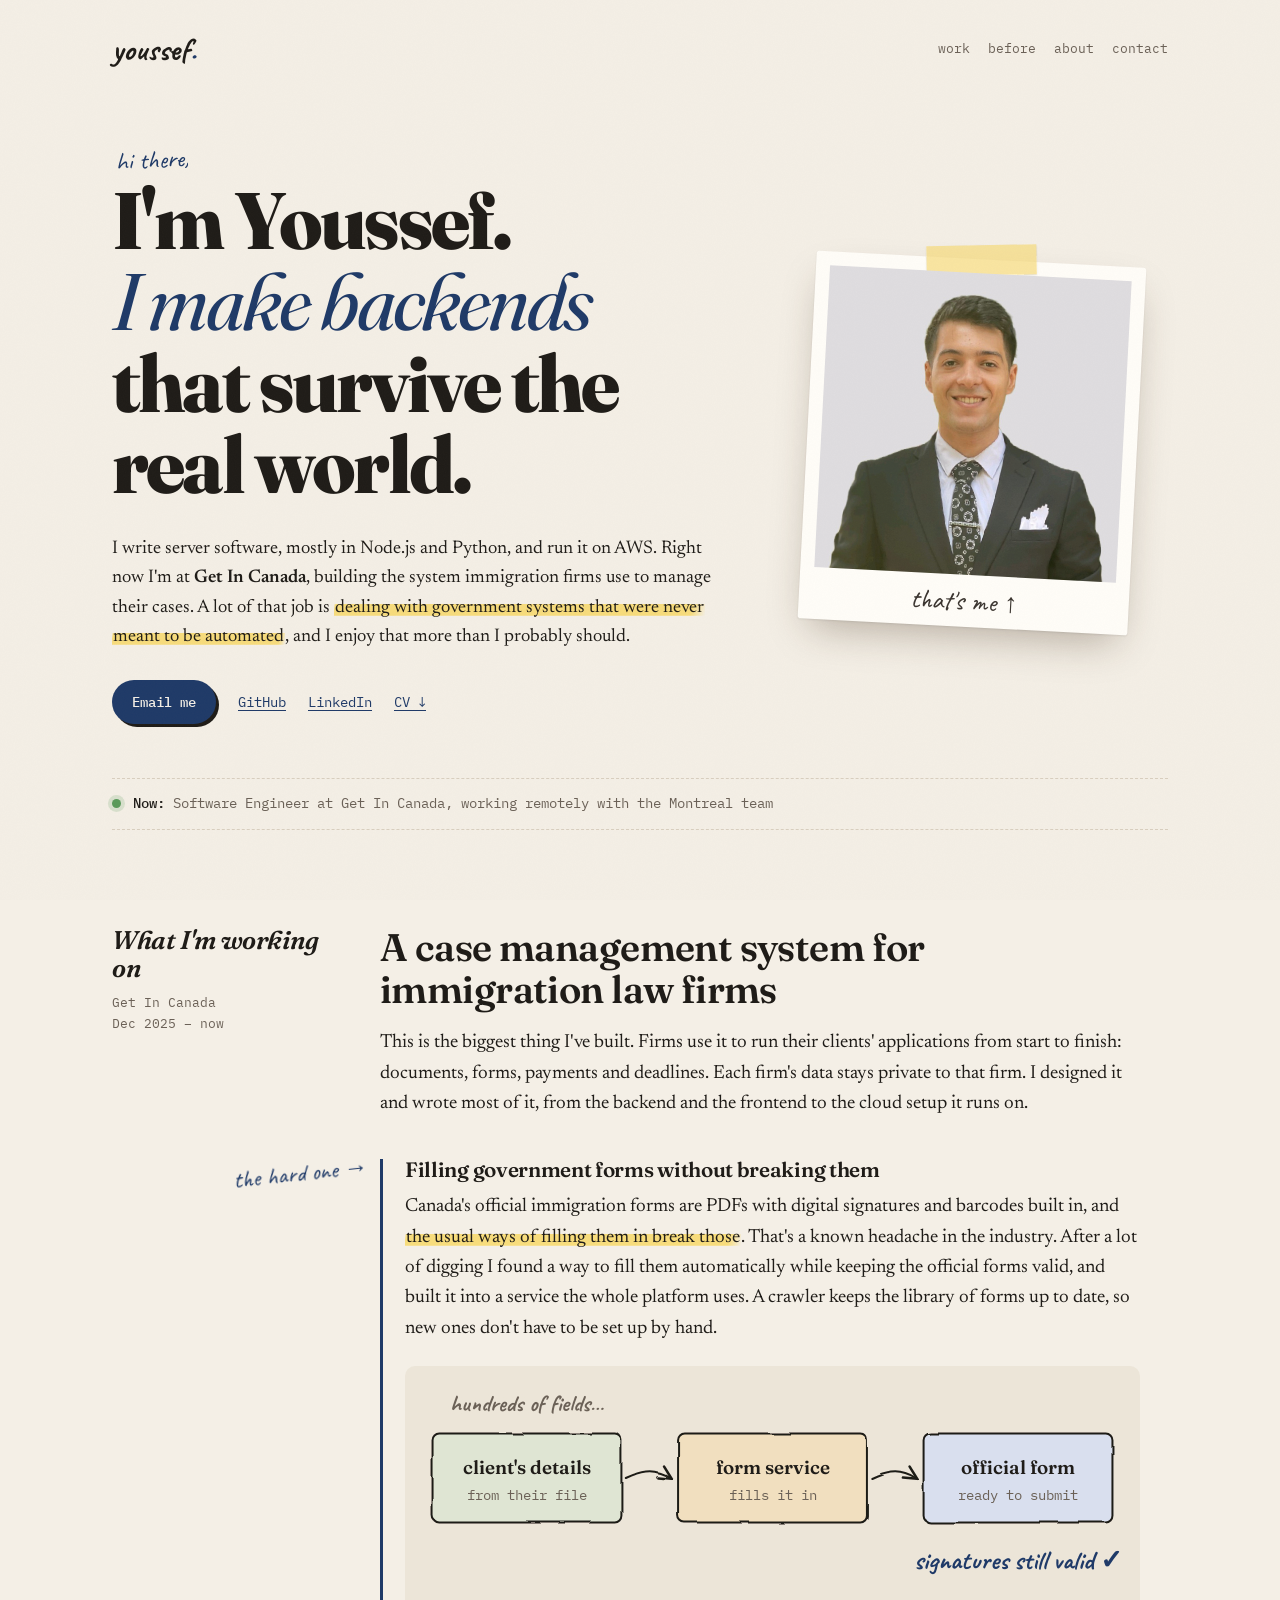
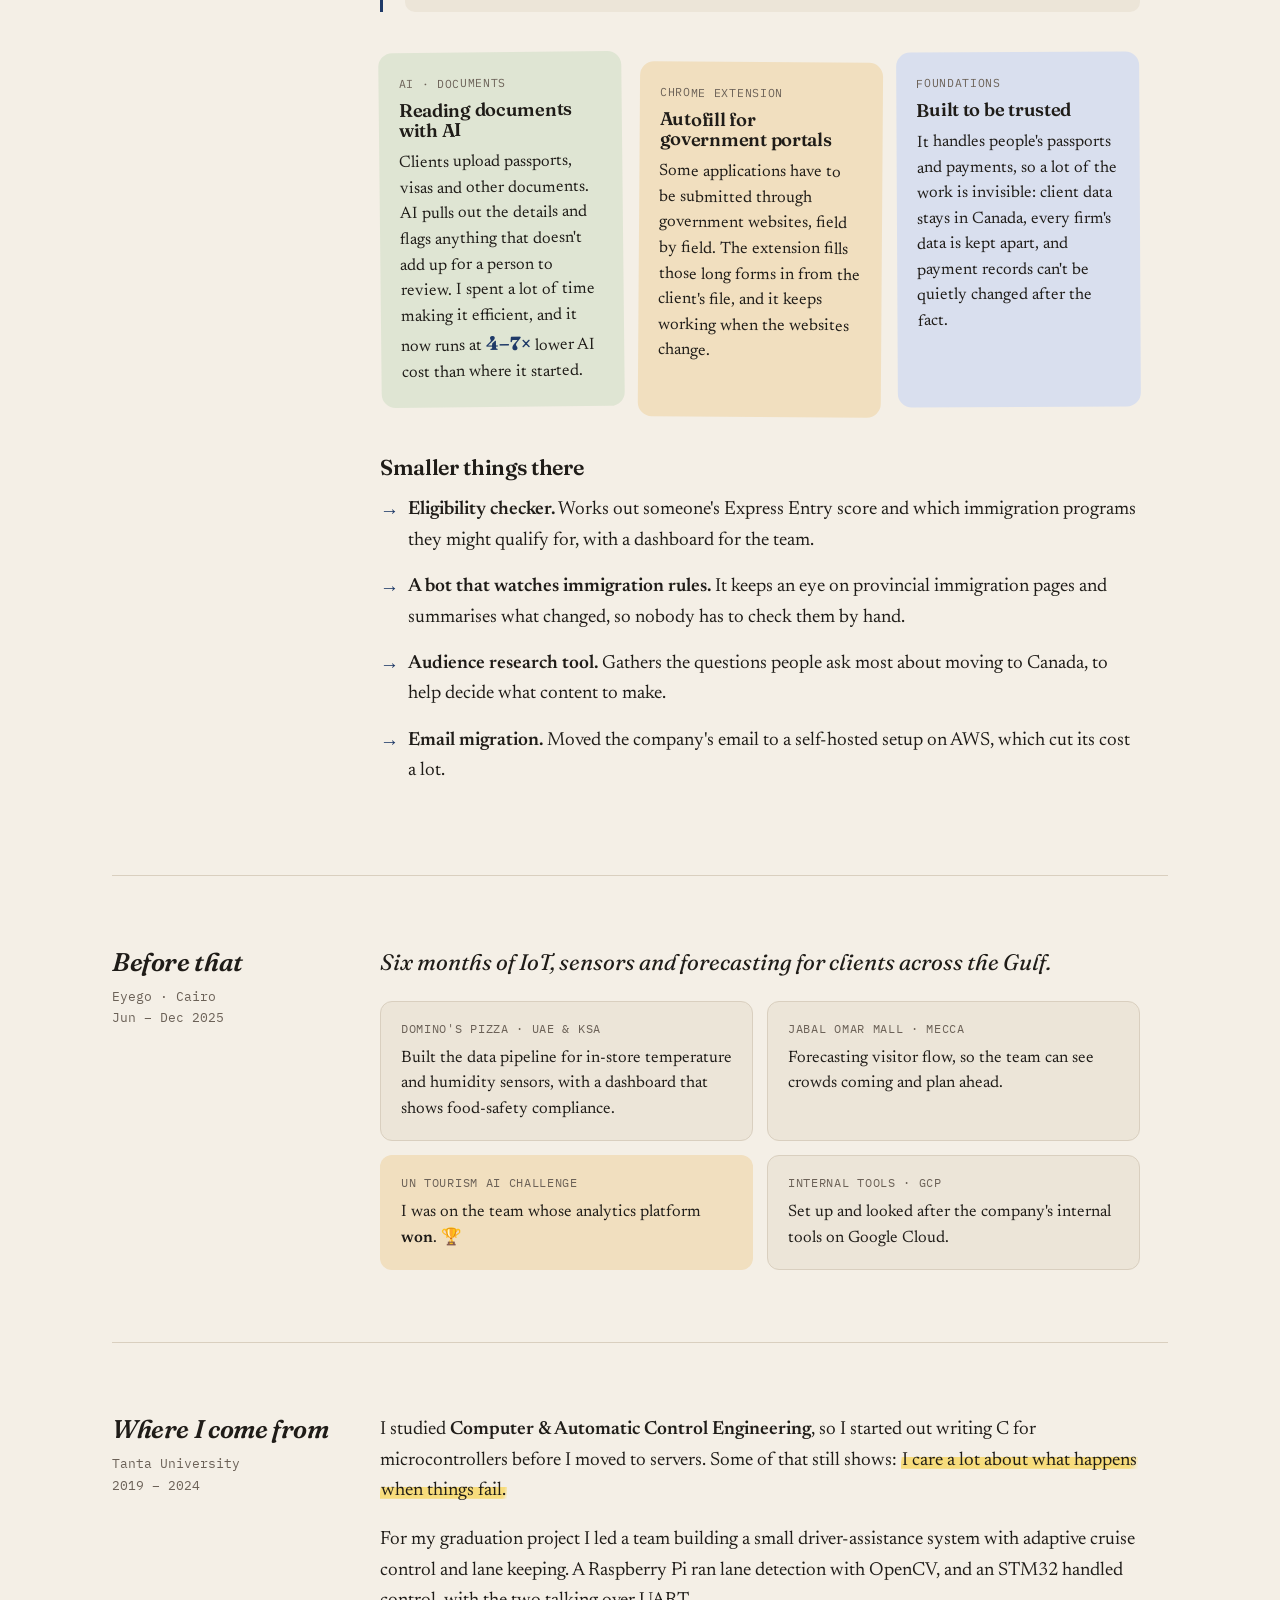
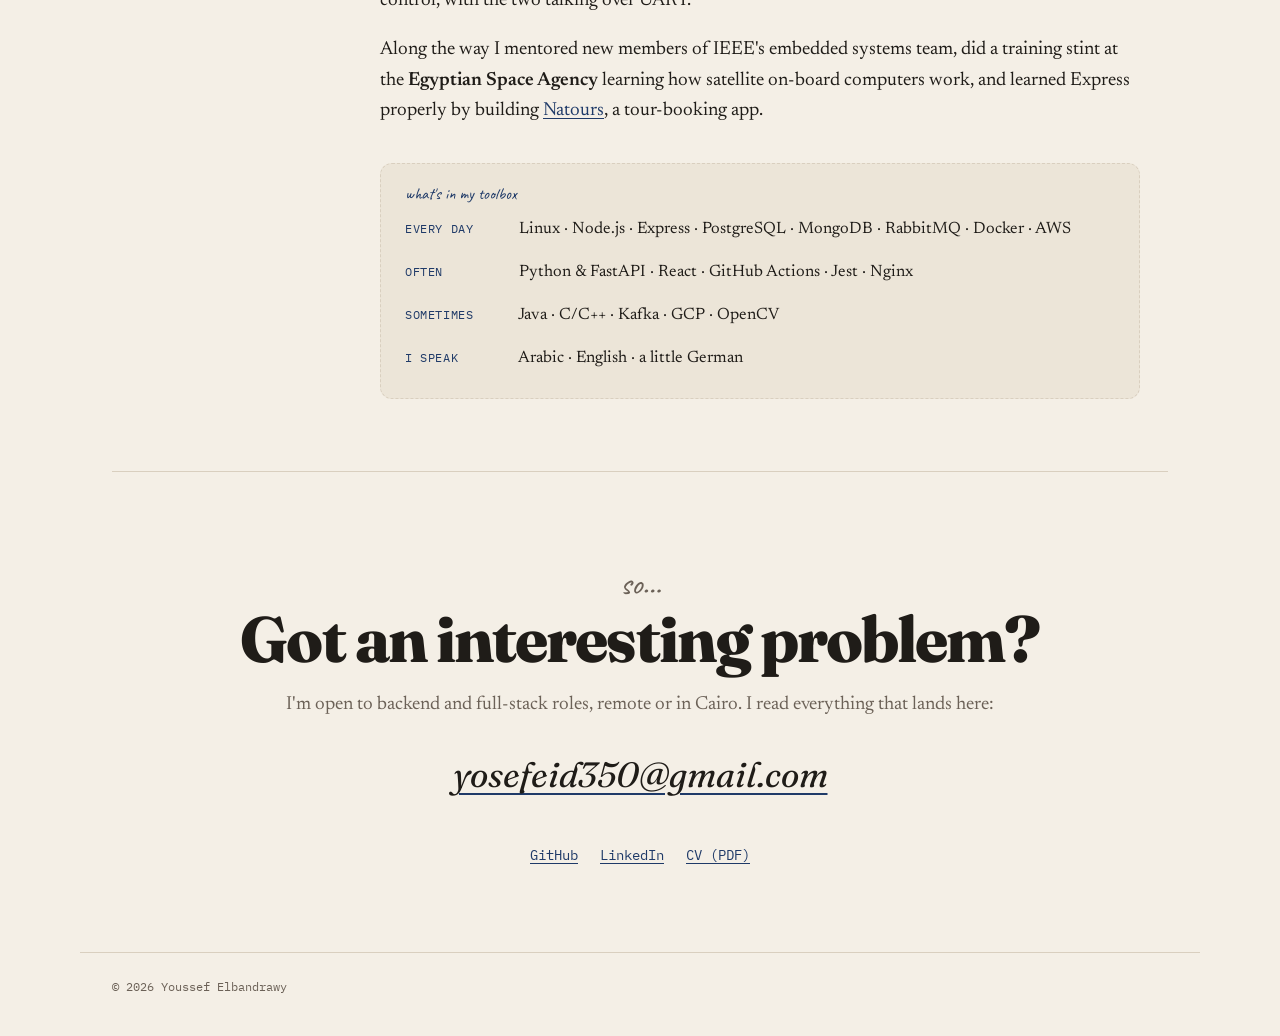
==== index.html @ 66fe94fa "Add personal portfolio site Static single-page site for GitHub Pages: hero, current work, Eyego, bac" ====
<!doctype html>
<html lang="en">
<head>
  <meta charset="utf-8">
  <meta name="viewport" content="width=device-width, initial-scale=1">
  <title>Youssef Elbandrawy</title>
  <meta name="description" content="Youssef Eid Elbandrawy, backend engineer from Egypt. I work with Node.js, Python and AWS, mostly on immigration software right now.">
  <meta property="og:title" content="Youssef Elbandrawy">
  <meta property="og:description" content="Backend engineer from Egypt. Node.js, Python, AWS.">
  <meta property="og:type" content="website">
  <meta property="og:url" content="https://yelbandrawy.github.io/">
  <meta property="og:image" content="https://yelbandrawy.github.io/assets/photo.jpg">
  <meta name="theme-color" content="#f4efe6" media="(prefers-color-scheme: light)">
  <meta name="theme-color" content="#1a1815" media="(prefers-color-scheme: dark)">
  <link rel="icon" href="assets/favicon.svg" type="image/svg+xml">
  <link rel="preconnect" href="https://fonts.googleapis.com">
  <link rel="preconnect" href="https://fonts.gstatic.com" crossorigin>
  <link href="https://fonts.googleapis.com/css2?family=Fraunces:ital,opsz,wght@0,9..144,400;0,9..144,600;0,9..144,800;1,9..144,400;1,9..144,600&family=Newsreader:ital,opsz,wght@0,6..72,400;0,6..72,600;1,6..72,400&family=Caveat:wght@500;700&family=IBM+Plex+Mono:wght@400;500&display=swap" rel="stylesheet">
  <link rel="stylesheet" href="styles.css">
</head>
<body>

  <header class="top">
    <a class="sig" href="#">youssef<span>.</span></a>
    <nav>
      <a href="#work">work</a>
      <a href="#before">before</a>
      <a href="#about">about</a>
      <a href="#hi">contact</a>
    </nav>
  </header>

  <main>

    <!-- HERO -->
    <section class="hero">
      <div class="hero-text">
        <p class="hand hello-note">hi there,</p>
        <h1>I'm Youssef.<br><em>I make backends</em> that survive the real world.</h1>
        <p class="lede">I write server software, mostly in Node.js and Python, and run it on AWS. Right now I'm at <strong>Get In Canada</strong>, building the system immigration firms use to manage their cases. A lot of that job is <mark>dealing with government systems that were never meant to be automated</mark>, and I enjoy that more than I probably should.</p>
        <p class="links">
          <a class="btn" href="mailto:yosefeid350@gmail.com">Email me</a>
          <a href="https://github.com/YElbandrawy">GitHub</a>
          <a href="https://linkedin.com/in/youssef-elbandrawy">LinkedIn</a>
          <a href="assets/Youssef-Eid-Elbandrawy-Resume.pdf">CV ↓</a>
        </p>
      </div>
      <figure class="polaroid">
        <img src="assets/photo.jpg" alt="Youssef Elbandrawy" width="800" height="800">
        <figcaption class="hand">that's me ↑</figcaption>
      </figure>
    </section>

    <div class="now">
      <span class="dot" aria-hidden="true"></span>
      <span><b>Now:</b> Software Engineer at Get In Canada, working remotely with the Montreal team</span>
    </div>

    <!-- WORK -->
    <section class="block" id="work">
      <div class="label">
        <h2>What I'm working on</h2>
        <p class="meta">Get In Canada<br>Dec 2025 – now</p>
      </div>

      <div class="body">
        <h3 class="big">A case management system for immigration law firms</h3>
        <p>This is the biggest thing I've built. Firms use it to run their clients' applications from start to finish: documents, forms, payments and deadlines. Each firm's data stays private to that firm. I designed it and wrote most of it, from the backend and the frontend to the cloud setup it runs on.</p>

        <article class="story">
          <p class="hand margin-note">the hard one <span class="arr-side">→</span><span class="arr-down">↓</span></p>
          <h4>Filling government forms without breaking them</h4>
          <p>Canada's official immigration forms are PDFs with digital signatures and barcodes built in, and <mark>the usual ways of filling them in break those</mark>. That's a known headache in the industry. After a lot of digging I found a way to fill them automatically while keeping the official forms valid, and built it into a service the whole platform uses. A crawler keeps the library of forms up to date, so new ones don't have to be set up by hand.</p>

          <figure class="sketch">
            <svg class="wide" viewBox="0 0 640 200" role="img" aria-label="The client's details go into the form service, which produces the official government form filled in, with its signatures and barcodes still valid.">
              <defs>
                <filter id="rough"><feTurbulence type="fractalNoise" baseFrequency="0.035" numOctaves="2" seed="3"/><feDisplacementMap in="SourceGraphic" scale="3"/></filter>
                <marker id="ah" viewBox="0 0 10 10" refX="8" refY="5" markerWidth="8" markerHeight="8" orient="auto"><path d="M1 1 9 5 1 9" fill="none" class="ink-stroke" stroke-width="1.6" stroke-linecap="round"/></marker>
              </defs>
              <g filter="url(#rough)" class="shapes">
                <rect x="14" y="50" width="170" height="80" rx="6" class="paper-b"/>
                <rect x="235" y="50" width="170" height="80" rx="6" class="paper-a"/>
                <rect x="456" y="50" width="170" height="80" rx="6" class="paper-c"/>
                <path d="M188 90 C 205 82, 215 82, 228 90" class="line" marker-end="url(#ah)"/>
                <path d="M409 90 C 426 82, 436 82, 449 90" class="line" marker-end="url(#ah)"/>
              </g>
              <text x="99" y="86" class="t-strong">client's details</text>
              <text x="99" y="110" class="t-soft">from their file</text>
              <text x="320" y="86" class="t-strong">form service</text>
              <text x="320" y="110" class="t-soft">fills it in</text>
              <text x="541" y="86" class="t-strong">official form</text>
              <text x="541" y="110" class="t-soft">ready to submit</text>
              <text x="541" y="172" class="t-hand accent">signatures still valid ✓</text>
              <text x="99" y="30" class="t-hand">hundreds of fields…</text>
            </svg>
            <svg class="tall" viewBox="0 0 300 420" role="img" aria-label="The client's details go into the form service, which produces the official government form filled in, with its signatures and barcodes still valid.">
              <defs>
                <marker id="ah2" viewBox="0 0 10 10" refX="8" refY="5" markerWidth="8" markerHeight="8" orient="auto"><path d="M1 1 9 5 1 9" fill="none" class="ink-stroke" stroke-width="1.6" stroke-linecap="round"/></marker>
              </defs>
              <g filter="url(#rough)" class="shapes">
                <rect x="55" y="14" width="190" height="76" rx="6" class="paper-b"/>
                <rect x="55" y="140" width="190" height="76" rx="6" class="paper-a"/>
                <rect x="55" y="266" width="190" height="76" rx="6" class="paper-c"/>
                <path d="M150 94 C 142 108, 142 120, 150 132" class="line" marker-end="url(#ah2)"/>
                <path d="M150 220 C 142 234, 142 246, 150 258" class="line" marker-end="url(#ah2)"/>
              </g>
              <text x="150" y="48" class="t-strong">client's details</text>
              <text x="150" y="70" class="t-soft">from their file</text>
              <text x="150" y="174" class="t-strong">form service</text>
              <text x="150" y="196" class="t-soft">fills it in</text>
              <text x="150" y="300" class="t-strong">official form</text>
              <text x="150" y="322" class="t-soft">ready to submit</text>
              <text x="150" y="384" class="t-hand accent">signatures still valid ✓</text>
            </svg>
          </figure>
        </article>

        <div class="trio">
          <article class="panel sage">
            <p class="kicker">AI · documents</p>
            <h4>Reading documents with AI</h4>
            <p>Clients upload passports, visas and other documents. AI pulls out the details and flags anything that doesn't add up for a person to review. I spent a lot of time making it efficient, and it now runs at <span class="figure">4–7×</span> lower AI cost than where it started.</p>
          </article>
          <article class="panel sand">
            <p class="kicker">Chrome extension</p>
            <h4>Autofill for government portals</h4>
            <p>Some applications have to be submitted through government websites, field by field. The extension fills those long forms in from the client's file, and it keeps working when the websites change.</p>
          </article>
          <article class="panel slate">
            <p class="kicker">foundations</p>
            <h4>Built to be trusted</h4>
            <p>It handles people's passports and payments, so a lot of the work is invisible: client data stays in Canada, every firm's data is kept apart, and payment records can't be quietly changed after the fact.</p>
          </article>
        </div>

        <h3 class="sub">Smaller things there</h3>
        <ul class="list">
          <li><b>Eligibility checker.</b> Works out someone's Express Entry score and which immigration programs they might qualify for, with a dashboard for the team.</li>
          <li><b>A bot that watches immigration rules.</b> It keeps an eye on provincial immigration pages and summarises what changed, so nobody has to check them by hand.</li>
          <li><b>Audience research tool.</b> Gathers the questions people ask most about moving to Canada, to help decide what content to make.</li>
          <li><b>Email migration.</b> Moved the company's email to a self-hosted setup on AWS, which cut its cost a lot.</li>
        </ul>
      </div>
    </section>

    <!-- BEFORE -->
    <section class="block" id="before">
      <div class="label">
        <h2>Before that</h2>
        <p class="meta">Eyego · Cairo<br>Jun – Dec 2025</p>
      </div>
      <div class="body">
        <p class="intro-line">Six months of IoT, sensors and forecasting for clients across the Gulf.</p>
        <div class="cards">
          <article class="card">
            <p class="kicker">Domino's Pizza · UAE &amp; KSA</p>
            <p>Built the data pipeline for in-store temperature and humidity sensors, with a dashboard that shows food-safety compliance.</p>
          </article>
          <article class="card">
            <p class="kicker">Jabal Omar Mall · Mecca</p>
            <p>Forecasting visitor flow, so the team can see crowds coming and plan ahead.</p>
          </article>
          <article class="card trophy">
            <p class="kicker">UN Tourism AI Challenge</p>
            <p>I was on the team whose analytics platform <b>won</b>. 🏆</p>
          </article>
          <article class="card">
            <p class="kicker">Internal tools · GCP</p>
            <p>Set up and looked after the company's internal tools on Google Cloud.</p>
          </article>
        </div>
      </div>
    </section>

    <!-- ABOUT -->
    <section class="block" id="about">
      <div class="label">
        <h2>Where I come from</h2>
        <p class="meta">Tanta University<br>2019 – 2024</p>
      </div>
      <div class="body">
        <p>I studied <b>Computer &amp; Automatic Control Engineering</b>, so I started out writing C for microcontrollers before I moved to servers. Some of that still shows: <mark>I care a lot about what happens when things fail.</mark></p>
        <p>For my graduation project I led a team building a small driver-assistance system with adaptive cruise control and lane keeping. A Raspberry Pi ran lane detection with OpenCV, and an STM32 handled control, with the two talking over UART.</p>
        <p>Along the way I mentored new members of IEEE's embedded systems team, did a training stint at the <b>Egyptian Space Agency</b> learning how satellite on-board computers work, and learned Express properly by building <a href="https://github.com/YElbandrawy">Natours</a>, a tour-booking app.</p>

        <div class="toolbox">
          <p class="hand toolbox-title">what's in my toolbox</p>
          <p><span>every day</span> Linux · Node.js · Express · PostgreSQL · MongoDB · RabbitMQ · Docker · AWS</p>
          <p><span>often</span> Python &amp; FastAPI · React · GitHub Actions · Jest · Nginx</p>
          <p><span>sometimes</span> Java · C/C++ · Kafka · GCP · OpenCV</p>
          <p><span>i speak</span> Arabic · English · a little German</p>
        </div>
      </div>
    </section>

    <!-- CONTACT -->
    <section class="hi" id="hi">
      <p class="hand">so…</p>
      <h2>Got an interesting problem?</h2>
      <p>I'm open to backend and full-stack roles, remote or in Cairo. I read everything that lands here:</p>
      <a class="mail" href="mailto:yosefeid350@gmail.com">yosefeid350@gmail.com</a>
      <p class="links center">
        <a href="https://github.com/YElbandrawy">GitHub</a>
        <a href="https://linkedin.com/in/youssef-elbandrawy">LinkedIn</a>
        <a href="assets/Youssef-Eid-Elbandrawy-Resume.pdf">CV (PDF)</a>
      </p>
    </section>

  </main>

  <footer>
    <span>© 2026 Youssef Elbandrawy</span>
  </footer>
</body>
</html>
---- styles.css ----
:root {
  --paper: #f4efe6;
  --paper-2: #ece5d8;
  --ink: #1f1c18;
  --soft: #6b6157;
  --line: #d9cfbf;
  --accent: #1f3a68;
  --sage: #dfe5d3;
  --sand: #f1dfbf;
  --slate: #d9dfee;
  --mark: #f7dc7c;
  --display: "Fraunces", Georgia, serif;
  --serif: "Newsreader", Georgia, serif;
  --hand: "Caveat", "Comic Sans MS", cursive;
  --mono: "IBM Plex Mono", ui-monospace, Menlo, monospace;
  color-scheme: light;
}
@media (prefers-color-scheme: dark) {
  :root {
    --paper: #1a1815;
    --paper-2: #23201c;
    --ink: #ece4d6;
    --soft: #a2988b;
    --line: #3a342d;
    --accent: #8fb0e6;
    --sage: #2a3126;
    --sand: #352c1f;
    --slate: #262c3b;
    --mark: rgba(247, 210, 90, 0.28);
    color-scheme: dark;
  }
}

* { box-sizing: border-box; }
html { scroll-behavior: smooth; -webkit-text-size-adjust: 100%; }
body {
  margin: 0;
  background: var(--paper);
  color: var(--ink);
  font-family: var(--serif);
  font-size: 19px;
  line-height: 1.6;
  overflow-x: hidden;
}
/* subtle paper grain */
body::before {
  content: ""; position: fixed; inset: 0; pointer-events: none; z-index: 100; opacity: .35;
  background-image: url("data:image/svg+xml,%3Csvg xmlns='http://www.w3.org/2000/svg' width='160' height='160'%3E%3Cfilter id='n'%3E%3CfeTurbulence type='fractalNoise' baseFrequency='.9' numOctaves='2'/%3E%3CfeColorMatrix values='0 0 0 0 0.4 0 0 0 0 0.35 0 0 0 0 0.3 0 0 0 .08 0'/%3E%3C/filter%3E%3Crect width='100%25' height='100%25' filter='url(%23n)'/%3E%3C/svg%3E");
}
@media (prefers-reduced-motion: reduce) { html { scroll-behavior: auto; } }

a { color: var(--accent); text-decoration: underline; text-decoration-thickness: 1px; text-underline-offset: 3px; }
a:hover { text-decoration-thickness: 2px; }
a:focus-visible { outline: 2px solid var(--accent); outline-offset: 3px; border-radius: 3px; }
p { margin: 0 0 1em; }
b, strong { font-weight: 600; }
h1, h2, h3, h4 { font-family: var(--display); margin: 0; line-height: 1.1; letter-spacing: -0.015em; }
.hand { font-family: var(--hand); color: var(--accent); font-size: 1.6rem; line-height: 1; }

mark {
  color: inherit;
  background: linear-gradient(104deg, transparent 0, var(--mark) .1em, var(--mark) 96%, transparent 100%);
  background-size: 100% 62%;
  background-position: 0 85%;
  background-repeat: no-repeat;
  padding: 0 .05em;
  -webkit-box-decoration-break: clone; box-decoration-break: clone;
}
.figure { font-family: var(--display); font-weight: 800; color: var(--accent); font-size: 1.15em; white-space: nowrap; }

/* top bar */
.top {
  max-width: 1120px; margin: 0 auto; padding: 24px 16px;
  display: flex; align-items: center; justify-content: space-between; gap: 16px;
}
.sig { font-family: var(--hand); font-size: 2rem; font-weight: 700; color: var(--ink); text-decoration: none; }
.sig span { color: var(--accent); }
.top nav { display: flex; gap: 18px; font-family: var(--mono); font-size: 13px; }
.top nav a { color: var(--soft); text-decoration: none; }
.top nav a:hover { color: var(--accent); }
@media (max-width: 520px) { .top nav { gap: 2px; font-size: 13px; } .top nav a { padding: 10px 6px; } .top nav a[href="#before"] { display: none; } }

main { max-width: 1120px; margin: 0 auto; padding: 0 16px; }
@media (min-width: 760px) { main, .top { padding-left: 32px; padding-right: 32px; } }

/* hero */
.hero { display: grid; grid-template-columns: 1.55fr 1fr; gap: 56px; align-items: center; padding: 48px 0 40px; }
.hello-note { margin: 0 0 6px 4px; transform: rotate(-3deg); display: inline-block; }
.hero h1 { font-size: clamp(2.6rem, 6.4vw, 5rem); font-weight: 800; line-height: 1.02; letter-spacing: -0.035em; margin-bottom: 28px; }
.hero h1 em { font-weight: 400; font-style: italic; color: var(--accent); }
.lede { font-size: 1.15rem; max-width: 36em; }
.links { display: flex; flex-wrap: wrap; align-items: center; gap: 10px 22px; font-family: var(--mono); font-size: 14px; margin-top: 28px; }
.btn {
  display: inline-block; background: var(--accent); color: var(--paper); text-decoration: none;
  padding: 11px 20px; border-radius: 999px; font-weight: 500;
  box-shadow: 3px 3px 0 var(--ink); transition: transform .15s, box-shadow .15s;
}
.btn:hover { transform: translate(-1px, -1px); box-shadow: 5px 5px 0 var(--ink); }

.polaroid {
  margin: 0; justify-self: center; width: 100%; max-width: 330px;
  background: #fffdf8; padding: 14px 14px 52px; border-radius: 3px;
  box-shadow: 0 1px 2px rgba(0,0,0,.08), 0 18px 40px -12px rgba(60,40,20,.35);
  transform: rotate(3deg); position: relative;
}
.polaroid::before { /* tape */
  content: ""; position: absolute; top: -14px; left: 50%; width: 110px; height: 30px;
  transform: translateX(-50%) rotate(-4deg);
  background: rgba(247, 220, 124, .7); box-shadow: 0 1px 2px rgba(0,0,0,.1);
}
.polaroid img { width: 100%; height: auto; display: block; filter: saturate(.92) contrast(1.02); }
.polaroid figcaption { position: absolute; bottom: 12px; left: 0; right: 0; text-align: center; color: #3b3530; font-size: 1.7rem; }
@media (prefers-color-scheme: dark) { .polaroid { background: #efe9dd; } }

@media (max-width: 820px) {
  .hero { grid-template-columns: 1fr; gap: 40px; padding-top: 24px; }
  .polaroid { max-width: 260px; order: -1; justify-self: start; margin-left: 8px; }
}

.now {
  display: flex; align-items: center; gap: 12px;
  font-family: var(--mono); font-size: 13.5px; color: var(--soft);
  border-top: 1px dashed var(--line); border-bottom: 1px dashed var(--line);
  padding: 14px 0; margin-bottom: 24px;
}
.now b { color: var(--ink); font-weight: 500; }
.dot { width: 9px; height: 9px; border-radius: 50%; background: #5a9a5a; flex-shrink: 0; box-shadow: 0 0 0 4px rgba(90,154,90,.18); }

/* section blocks: label column + body */
.block { display: grid; grid-template-columns: 220px 1fr; gap: 48px; padding: 72px 0; border-bottom: 1px solid var(--line); }
.label { position: sticky; top: 24px; align-self: start; }
.label h2 { font-size: 1.6rem; font-weight: 600; font-style: italic; }
.meta { font-family: var(--mono); font-size: 12.5px; color: var(--soft); margin-top: 10px; line-height: 1.7; }
.body { min-width: 0; max-width: 760px; }
@media (max-width: 820px) {
  .block { grid-template-columns: 1fr; gap: 18px; padding: 56px 0; }
  .label { position: static; }
}

.big { font-size: clamp(1.7rem, 3.4vw, 2.4rem); font-weight: 600; margin-bottom: 18px; }
.sub { font-size: 1.35rem; font-weight: 600; margin: 48px 0 16px; }
h4 { font-size: 1.3rem; font-weight: 600; margin-bottom: 10px; }

.story { position: relative; margin: 40px 0 8px; padding-left: 22px; border-left: 3px solid var(--accent); }
.margin-note { position: absolute; left: -150px; top: 2px; transform: rotate(-6deg); font-size: 1.5rem; white-space: nowrap; }
.arr-down { display: none; }
@media (max-width: 1180px) {
  .margin-note { position: static; display: inline-block; margin: 0 0 10px; }
  .arr-side { display: none; }
  .arr-down { display: inline; }
}

.sketch { margin: 22px 0 22px; background: var(--paper-2); border-radius: 10px; padding: 12px; overflow-x: auto; }
.sketch svg { display: block; width: 100%; height: auto; }
.sketch svg.tall { display: none; max-width: 340px; margin: 0 auto; }
@media (max-width: 560px) {
  .sketch svg.wide { display: none; }
  .sketch svg.tall { display: block; }
}
.sketch .shapes rect { stroke: var(--ink); stroke-width: 1.8; }
.sketch .paper-a { fill: var(--sand); }
.sketch .paper-b { fill: var(--sage); }
.sketch .paper-c { fill: var(--slate); }
.sketch .line { fill: none; stroke: var(--ink); stroke-width: 1.8; stroke-linecap: round; }
.sketch .dashed { stroke-dasharray: 5 6; stroke: var(--soft); }
.sketch .ink-stroke { stroke: var(--ink); }
.sketch text { text-anchor: middle; fill: var(--ink); }
.sketch .t-strong { font: 600 17px var(--display); }
.sketch .t-soft { font: 400 12.5px var(--mono); fill: var(--soft); }
.sketch .t-hand { font: 700 21px var(--hand); fill: var(--soft); paint-order: stroke; stroke: var(--paper-2); stroke-width: 7px; stroke-linejoin: round; }
.sketch .t-hand.accent { fill: var(--accent); font-size: 24px; }

.trio { display: grid; grid-template-columns: repeat(3, 1fr); gap: 16px; margin-top: 40px; }
.panel { border-radius: 14px; padding: 22px 20px; font-size: 16.5px; line-height: 1.55; }
.panel h4 { font-size: 1.15rem; }
.panel p:last-child { margin: 0; }
.panel.sage { background: var(--sage); transform: rotate(-.6deg); }
.panel.sand { background: var(--sand); transform: rotate(.4deg) translateY(10px); }
.panel.slate { background: var(--slate); transform: rotate(-.3deg); }
.kicker { font-family: var(--mono); font-size: 11.5px; letter-spacing: .06em; text-transform: uppercase; color: var(--soft); margin-bottom: 8px; }
@media (max-width: 980px) { .trio { grid-template-columns: 1fr; } .panel { transform: none !important; } }

.list { list-style: none; padding: 0; margin: 0; }
.list li { position: relative; padding: 0 0 16px 28px; }
.list li::before { content: "→"; position: absolute; left: 0; color: var(--accent); font-family: var(--display); }

.intro-line { font-family: var(--display); font-style: italic; font-size: 1.4rem; line-height: 1.3; margin-bottom: 24px; }
.cards { display: grid; grid-template-columns: 1fr 1fr; gap: 14px; }
.card { background: var(--paper-2); border: 1px solid var(--line); border-radius: 12px; padding: 18px 20px; font-size: 16.5px; line-height: 1.55; }
.card p:last-child { margin: 0; }
.card.trophy { background: var(--sand); border-color: transparent; }
@media (max-width: 600px) { .cards { grid-template-columns: 1fr; } }

.toolbox { margin-top: 36px; background: var(--paper-2); border-radius: 12px; padding: 22px 24px 10px; border: 1px dashed var(--line); }
.toolbox-title { font-size: 1.7rem; margin-bottom: 14px; }
.toolbox p { font-size: 16.5px; }
.toolbox span { display: inline-block; min-width: 110px; font-family: var(--mono); font-size: 12px; color: var(--accent); text-transform: uppercase; letter-spacing: .05em; }

/* contact */
.hi { text-align: center; padding: 96px 0 72px; }
.hi .hand { font-size: 2rem; margin-bottom: 4px; }
.hi h2 { font-size: clamp(2.2rem, 5.5vw, 4rem); font-weight: 800; letter-spacing: -0.03em; margin-bottom: 16px; }
.hi > p { color: var(--soft); }
.mail {
  display: inline-block; margin: 8px 0 12px;
  font-family: var(--display); font-style: italic; font-size: clamp(1.3rem, 4.4vw, 2.2rem);
  color: var(--ink); text-decoration-color: var(--accent); text-decoration-thickness: 2px; text-underline-offset: 6px;
  word-break: break-all;
}
.mail:hover { color: var(--accent); }
.center { justify-content: center; }

footer {
  max-width: 1120px; margin: 0 auto; padding: 24px 16px 40px;
  display: flex; flex-wrap: wrap; justify-content: space-between; gap: 8px;
  font-family: var(--mono); font-size: 12px; color: var(--soft);
  border-top: 1px solid var(--line);
}
@media (min-width: 760px) { footer { padding-left: 32px; padding-right: 32px; } }

/* phones */
@media (max-width: 560px) {
  body { font-size: 18px; }
  .toolbox { padding: 18px 18px 6px; }
  .toolbox span { display: block; margin-bottom: 2px; }
  .lede { font-size: 1.08rem; }
  .story { padding-left: 16px; }
  .sketch { padding: 8px; }
  .hi { padding: 72px 0 56px; }
  footer { flex-direction: column; }
}
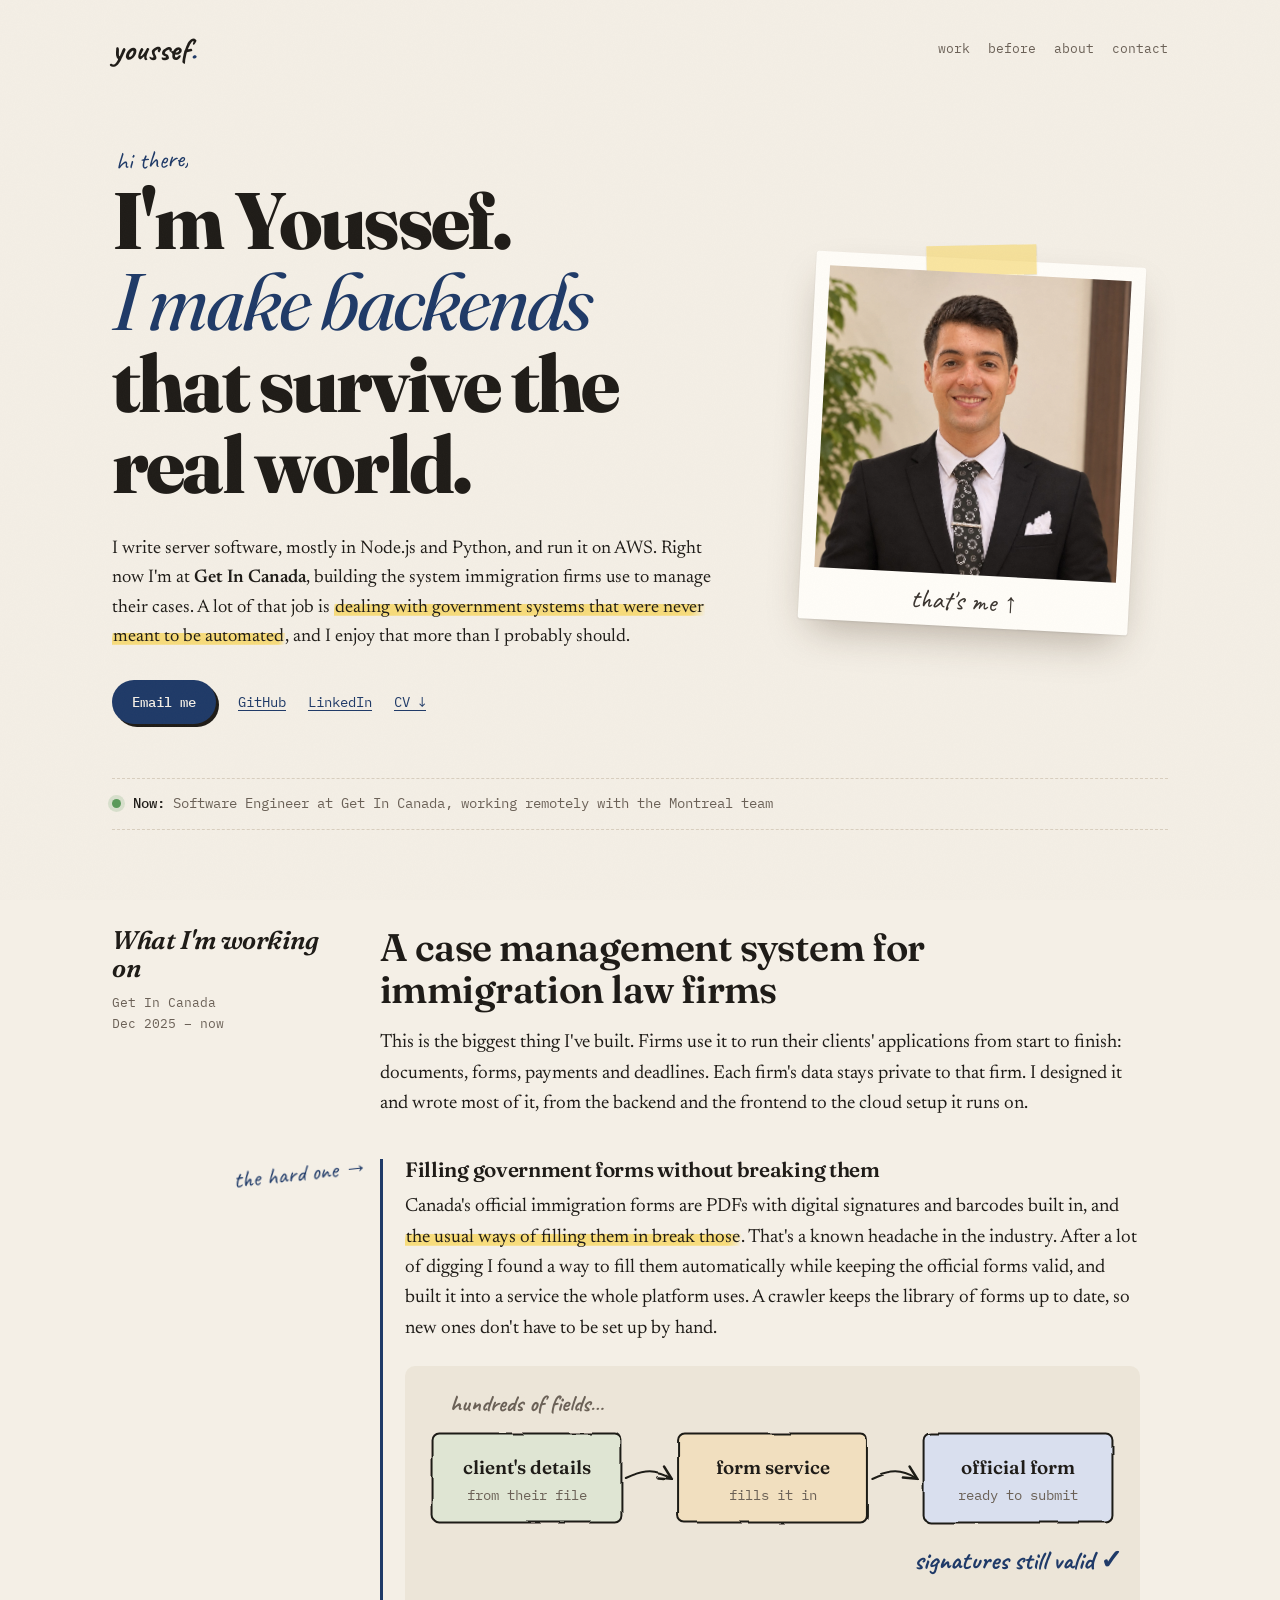
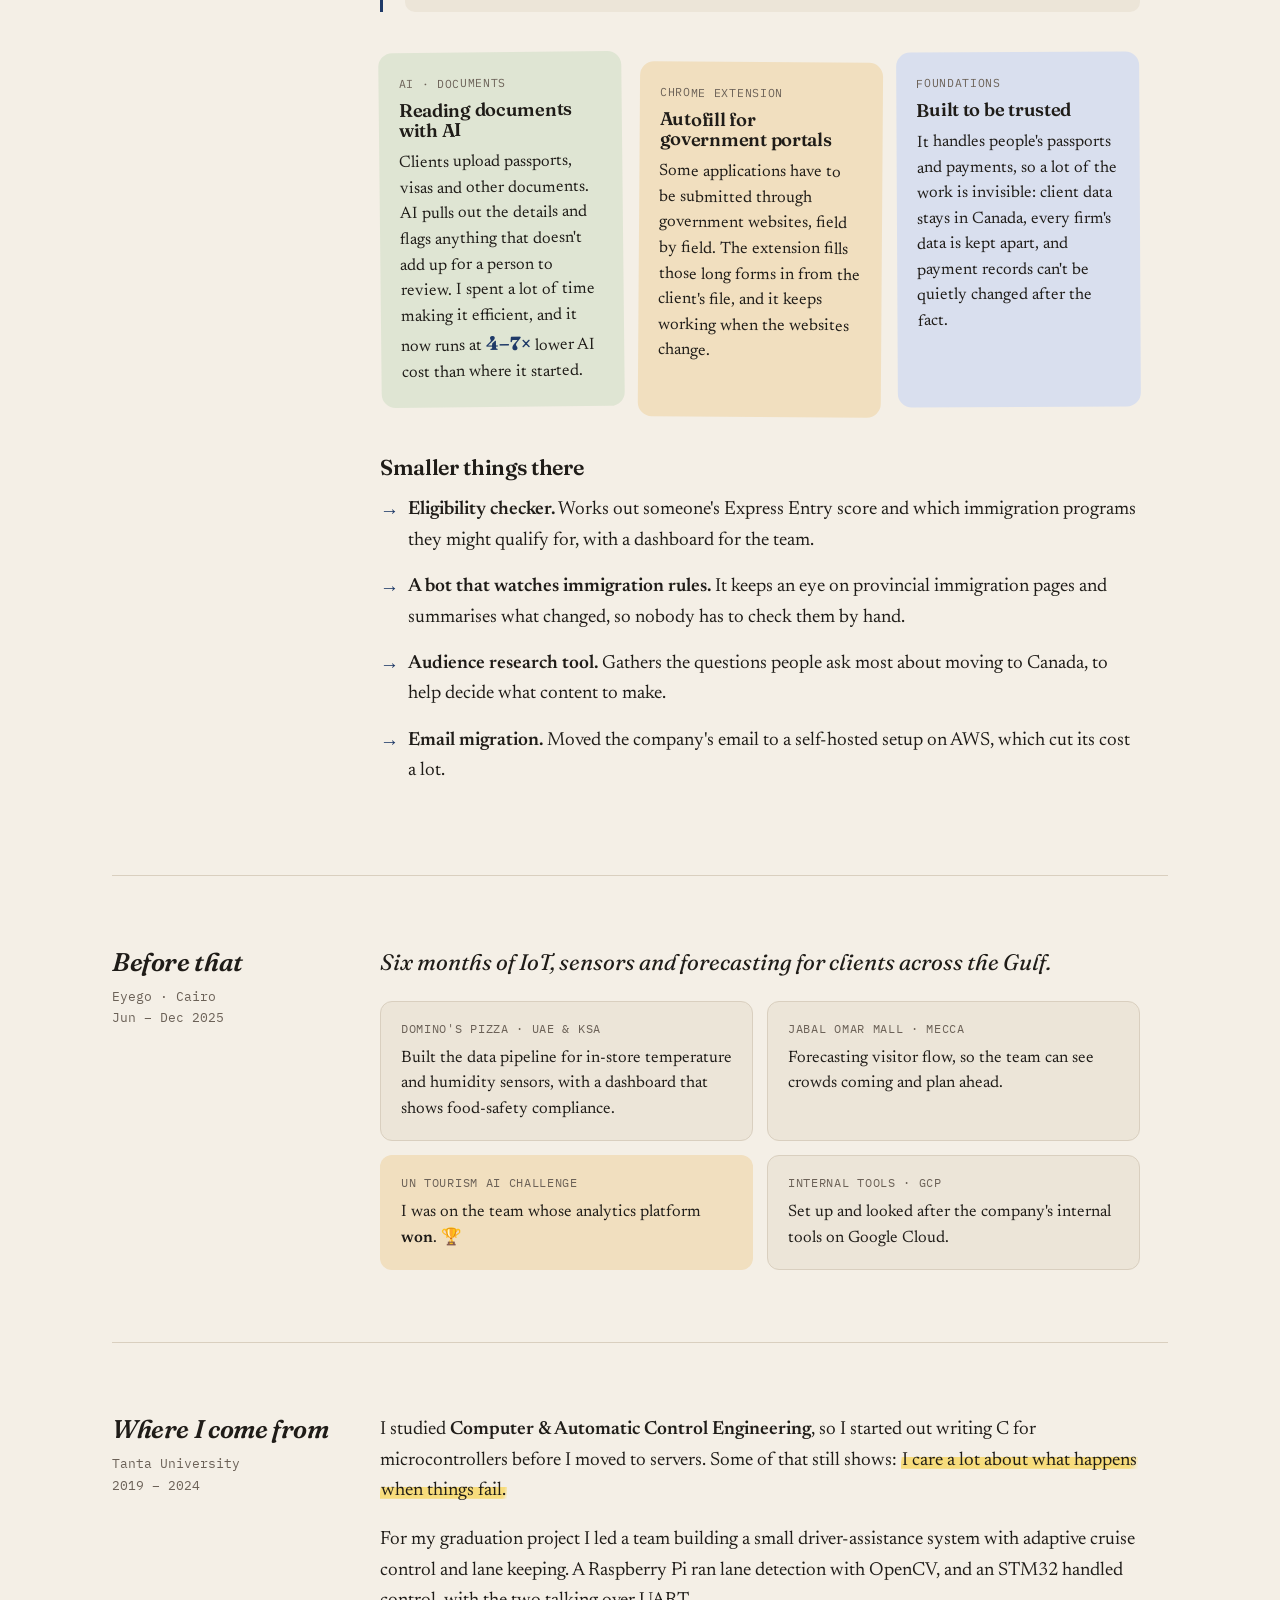
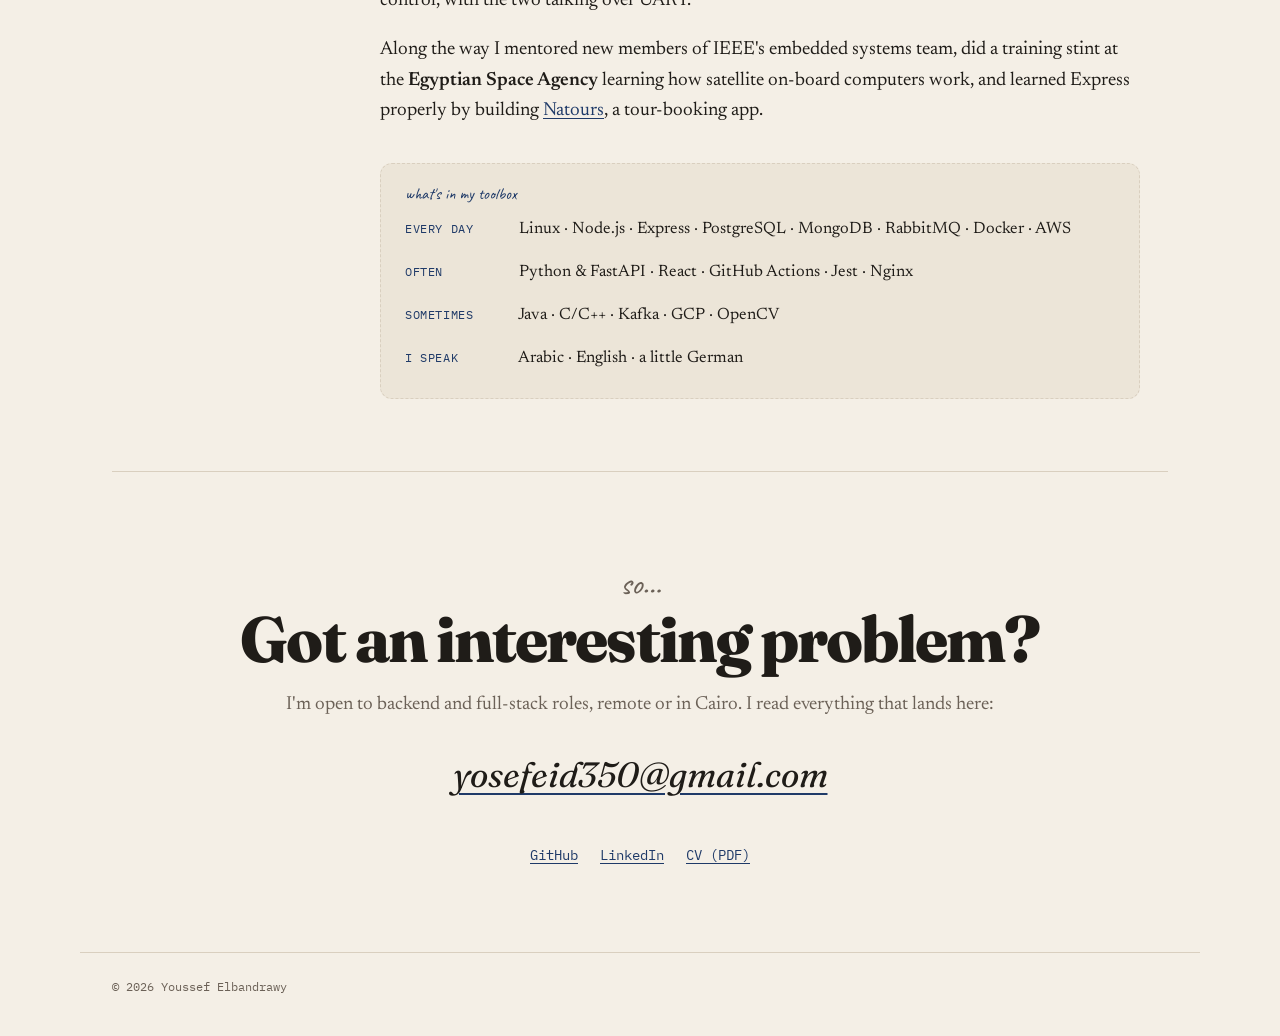
==== commit d6cf2fc1: "Bust cache for updated photo" ====
--- a/index.html
+++ b/index.html
@@ -9,7 +9,7 @@
   <meta property="og:description" content="Backend engineer from Egypt. Node.js, Python, AWS.">
   <meta property="og:type" content="website">
   <meta property="og:url" content="https://yelbandrawy.github.io/">
-  <meta property="og:image" content="https://yelbandrawy.github.io/assets/photo.jpg">
+  <meta property="og:image" content="https://yelbandrawy.github.io/assets/photo.jpg?v=2">
   <meta name="theme-color" content="#f4efe6" media="(prefers-color-scheme: light)">
   <meta name="theme-color" content="#1a1815" media="(prefers-color-scheme: dark)">
   <link rel="icon" href="assets/favicon.svg" type="image/svg+xml">
@@ -46,7 +46,7 @@
         </p>
       </div>
       <figure class="polaroid">
-        <img src="assets/photo.jpg" alt="Youssef Elbandrawy" width="800" height="800">
+        <img src="assets/photo.jpg?v=2" alt="Youssef Elbandrawy" width="1254" height="1254">
         <figcaption class="hand">that's me ↑</figcaption>
       </figure>
     </section>
